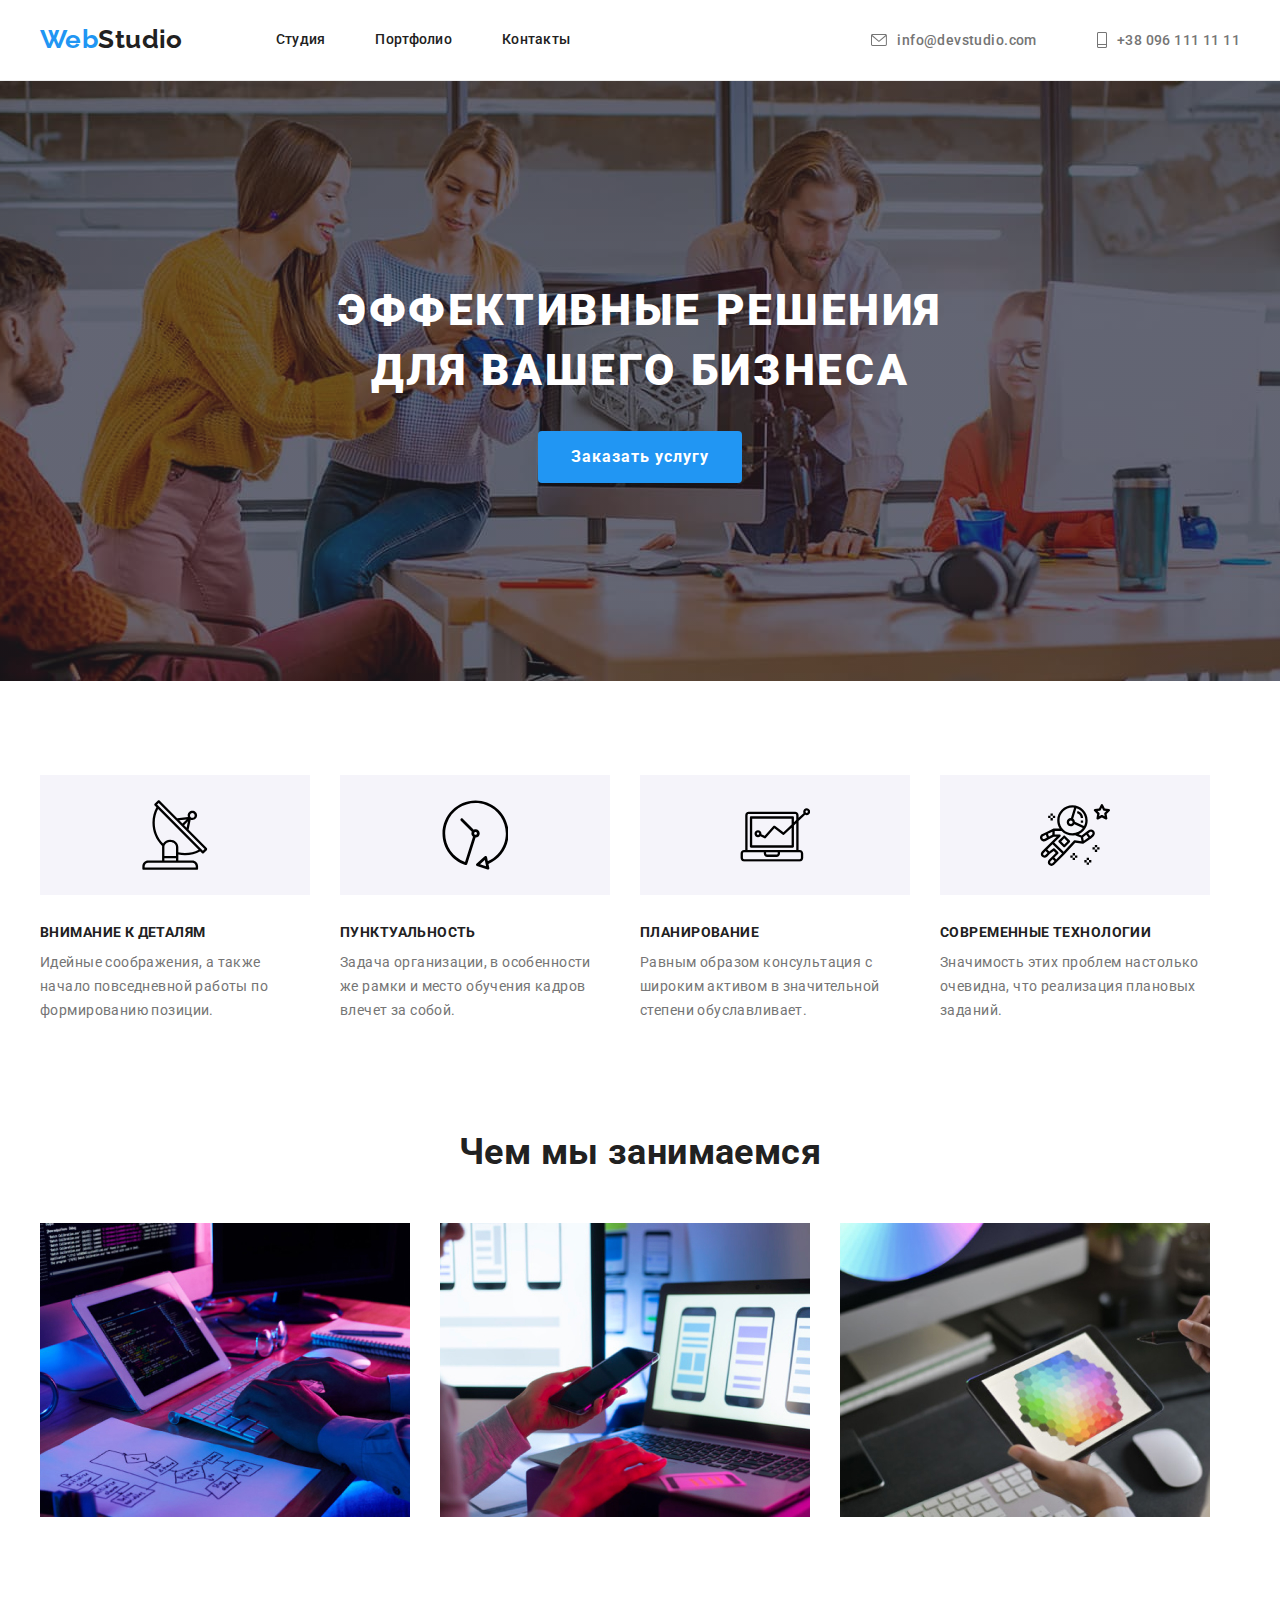
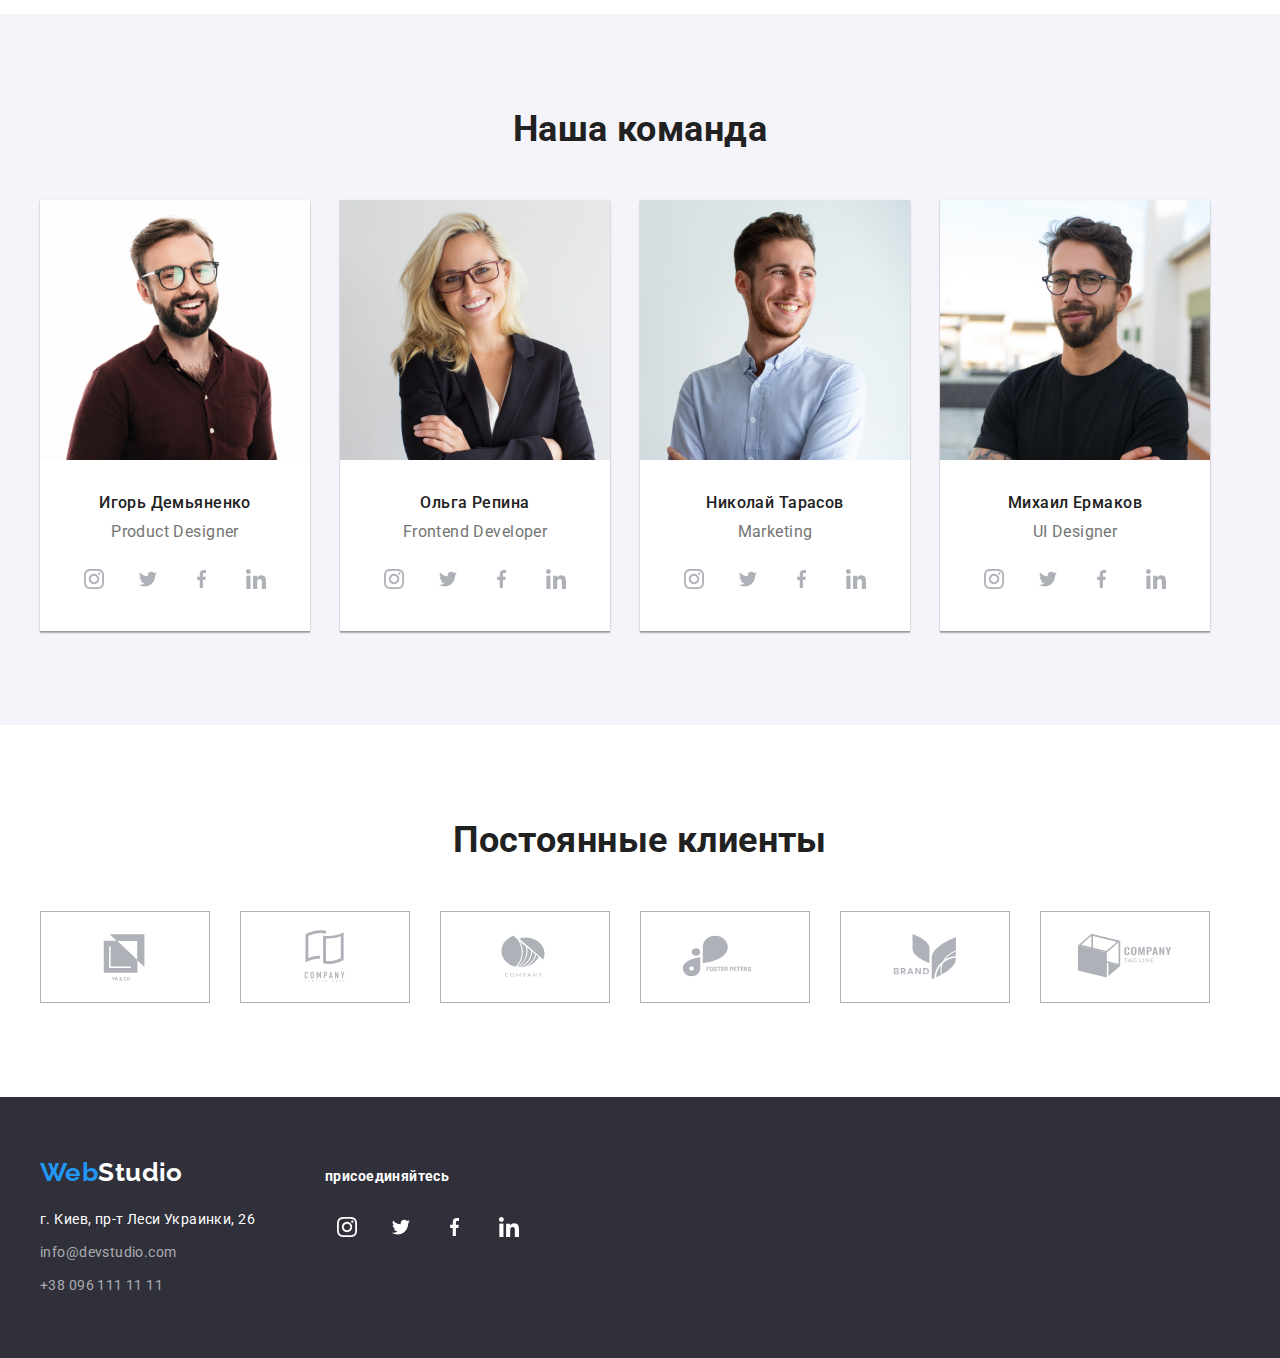
==== index.html @ 37e865db "start" ====
<!DOCTYPE html>
<html lang="en">
<head>
    <meta charset="UTF-8">
    <meta http-equiv="X-UA-Compatible" content="IE=edge">
    <meta name="viewport" content="width=device-width, initial-scale=1.0">
    <title>Document</title>
    <link href="https://fonts.googleapis.com/css2?family=Raleway:wght@700&family=Roboto:wght@400;500;700;900&display=swap"
        rel="stylesheet">
    <link rel="stylesheet" href="https://cdnjs.cloudflare.com/ajax/libs/modern-normalize/1.1.0/modern-normalize.min.css">
    <link rel="stylesheet" href="./css/styles.css">
</head>
<body class="page">
    <div class="nav">
    <div class="container">
    <header class="WebStudio"></header>
    <nav class="main-nav">
    <a href=""class="logo">Web<span class="logo-accent">Studio </span>  </a>

    <ul class="site-nav">
        <li class="items"><a href="" class="link">Студия</a></li>
        <li class="items"><a href="./portfolio.html" class="link">Портфолио</a></li>
        <li class="items"><a href="" class="link">Контакты</a></li>
    </ul>
    <ul class="auth-nav">
        <li class="items">
            <a href="info@devstudio.com" class="links soc-link">
                <svg class="soc-icon" width="16" height="12">
                <use href=".//img/symbols-defs.svg#icon-envelope">
                </use>
            </svg>
            info@devstudio.com </a>
        </li>
     
            
        <li class="items">
            <a href="tel+380961111111" class="links soc-link">
                <svg class="soc-icon" width="10" height="20">
                <use href=".//img/symbols-defs.svg#icon-phone">
                </use>
            </svg>
            +38 096 111 11 11 </a>
            
    </li>
    </ul>
    </nav>
    </div>
    </div>

    <main>
    <section class="hero">
        <div class="overlay">
        <h1 class="hero-title">ЭФФЕКТИВНЫЕ РЕШЕНИЯ <br> ДЛЯ ВАШЕГО БИЗНЕСА</h1>
        <button data-open-modal class="button">Заказать услугу</button>
        <div class="backdrop is-hidden data-backdrop">
            <div class="modal">
                <button data-close-modal>закрыть</button>
            </div>
        </div>
        <script type="text/javascript">
            const refs = {
                openModalBtn: document.querySelector("[data-open-modal]"),
                closeModalBtn: document.querySelector("[data-close-modal]"),
                backdrop: document.querySelector("[data-backdrop]"),
            };
            refs.openModalBtn.addEventListener("click", toggleModal);
            refs.closeModalBtn.addEventListener("click", toggleModal);
            refs.backdropModalBtn.addEventListener("click", logBackdropClick);
            function toggleModal() {
                refs.backdrop.classList.toggle("is-hidden");
            }
            function logBackdropClick() {
                console.log("Это клик в бэкдроп");
            }
        </script>


        </div>
    </section>
    
    <section class="section">
        <div class="container">
        <h2 class="section-title feature">Нашы принципы </h2>
        <div class="flex-container">
        <ul class="feature-list">
            <li class="list-item">
                <div class="flex-element">
                    <a href="" class="feature-link">
                        <svg class="feature-icon" width="65.32" height="70">
                            <use href=".//img/symbols-defs.svg#icon-antena">
                            </use>
                        </svg>
                    </a>
                <h3 class="title">ВНИМАНИЕ К ДЕТАЛЯМ</h3>
                <p class="title-list">Идейные соображения, а также начало повседневной работы по формированию позиции.</p>
                </div>
            </li>
            
            <li class="list-item">
                <div class="flex-element">
                    <a href="" class="feature-link">
                        <svg class="feature-icon" width="66.96" height="70">
                            <use href=".//img/symbols-defs.svg#icon-clock">
                            </use>
                        </svg>
                    </a>
                <h3 class="title">ПУНКТУАЛЬНОСТЬ</h3>
                <p class="title-list">Задача организации, в особенности же рамки и место обучения кадров влечет за собой.</p>
                </div>
            </li>

            <li class="list-item">
                <div class="flex-element">
                    <a href="" class="feature-link">
                        <svg class="feature-icon" width="70" height="53.69">
                            <use href=".//img/symbols-defs.svg#icon-comp">
                            </use>
                        </svg>
                    </a>
                <h3 class="title">ПЛАНИРОВАНИЕ</h3>
                <p class="title-list">Равным образом консультация с широким активом в значительной степени обуславливает.</p>
                </div>
            </li>

            <li class="list-item">
                <div class="flex-element">
                    <a href="" class="feature-link">
                        <svg class="feature-icon" width="70" height="70">
                            <use href=".//img/symbols-defs.svg#icon-astronaut">
                            </use>
                        </svg>
                    </a>
                <h3 class="title">СОВРЕМЕННЫЕ ТЕХНОЛОГИИ</h3>
                <p class="title-list">Значимость этих проблем настолько очевидна, что реализация плановых заданий.</p>
                </div>
            </li>
        </ul>
        </div>
        </div>
    </section>
    
    <section class="section half-padding">
        <div class="container">
        <h2 class="section-title">Чем мы занимаемся</h2>
        <ul class="work-list">
            <li class="item">
                <img src="./img/img.jpg" alt="верстка" width="370">
            </li>
            <li class="item">
                <img src="./img/img1.jpg" alt="дизайн" width="370">
            </li>

            <li class="item">
                <img src="./img/img2.jpg" alt="внешнее оформление " width="370">
            </li>
        </ul>
        </div>
    </section>
    
    <section class="section master">
        <div class="container">
        <h2 class="section-title">Наша команда</h2>
        <div class="flex-container">
        <ul class="flex-container">
            <li class="person-item">
                <div class="flex-element">
                <img src="./img/img3.jpg" alt="фото сотрудника" width="270">
                <div class="masters-list">
                <h3 class="section-staff">Игорь Демьяненко</h3>
                <p class="section-descriptions">Product Designer</p>
                 </div>
                 </div>
                <ul class="masters-soc-list">
                    <li class="masters-soc-item">
                        <a href="" class="masters-soc-link link">
                        <svg class="masters-soc-icon" width="20" height="20">
                            <use
                             href=".//img/symbols-defs.svg#icon-instagram">
                            </use>                
                        </svg>
                    </a>
                    </li>
                  
                   

                    <li class="masters-soc-item">
                        <a href="" class="masters-soc-link">
                            <svg class="masters-soc-icon" width="20" height="16.25">
                                <use href=".//img/symbols-defs.svg#icon-bird">
                                </use>
                            </svg>
                        </a>
                    </li>

                    <li class="masters-soc-item">
                        <a href="" class="masters-soc-link">
                            <svg class="masters-soc-icon" width="10" height="20">
                                <use href=".//img/symbols-defs.svg#icon-f">
                                </use>
                            </svg>
                        </a>
                        
                    </li>

                    <li class="masters-soc-item">
                        <a href="" class="masters-soc-link">
                            <svg class="masters-soc-icon" width="20" height="20">
                                <use href=".//img/symbols-defs.svg#icon-linkedin">
                                </use>
                            </svg>
                        </a>
                    </li>
                </ul>
            </li>
            

            <li class="person-item">
                <div class="flex-element">
                <img src="./img/img4.jpg" alt="фото сотрудника" width="270">
                <div class="masters-list">
                <h3 class="section-staff">Ольга Репина</h3>
                <p class="section-descriptions">Frontend Developer</p>
            </div>
            </div>
            <ul class="masters-soc-list">
                <li class="masters-soc-item">
                    <a href="" class="masters-soc-link">
                        <svg class="masters-soc-icon" width="20" height="20">
                            <use href=".//img/symbols-defs.svg#icon-instagram">
                            </use>
                        </svg>
                    </a>
                </li>
            
                <li class="masters-soc-item">
                    <a href="" class="masters-soc-link">
                        <svg class="masters-soc-icon" width="20" height="16.25">
                            <use href=".//img/symbols-defs.svg#icon-bird">
                            </use>
                        </svg>
                    </a>
                </li>
            
                <li class="masters-soc-item">
                    <a href="" class="masters-soc-link">
                        <svg class="masters-soc-icon" width="10" height="20">
                            <use href=".//img/symbols-defs.svg#icon-f">
                            </use>
                        </svg>
                    </a>
            
                </li>
            
                <li class="masters-soc-item">
                    <a href="" class="masters-soc-link">
                        <svg class="masters-soc-icon" width="20" height="20">
                            <use href=".//img/symbols-defs.svg#icon-linkedin">
                            </use>
                        </svg>
                    </a>
                </li>
            </ul>
            </li>
            

            <li class="person-item">
                <div class="flex-element">
                <img src="./img/img5.jpg" alt="фото сотрудника" width="270">
                <div class="masters-list">
                <h3 class="section-staff">Николай Тарасов</h3>
                <p class="section-descriptions">Marketing</p>
                </div>
                </div>
                <ul class="masters-soc-list">
                    <li class="masters-soc-item">
                        <a href="" class="masters-soc-link">
                            <svg class="masters-soc-icon" width="20" height="20">
                                <use href=".//img/symbols-defs.svg#icon-instagram">
                                </use>
                            </svg>
                        </a>
                    </li>
                
                    <li class="masters-soc-item">
                        <a href="" class="masters-soc-link">
                            <svg class="masters-soc-icon" width="20" height="16.25">
                                <use href=".//img/symbols-defs.svg#icon-bird">
                                </use>
                            </svg>
                        </a>
                    </li>
                
                    <li class="masters-soc-item">
                        <a href="" class="masters-soc-link">
                            <svg class="masters-soc-icon" width="10" height="20">
                                <use href=".//img/symbols-defs.svg#icon-f">
                                </use>
                            </svg>
                        </a>
                
                    </li>
                
                    <li class="masters-soc-item">
                        <a href="" class="masters-soc-link">
                            <svg class="masters-soc-icon" width="20" height="20">
                                <use href=".//img/symbols-defs.svg#icon-linkedin">
                                </use>
                            </svg>
                        </a>
                    </li>
                </ul>
            </li>
            

            <li class="person-item">
                <div class="flex-element">
                <img src="./img/img6.jpg" alt="фото сотрудника" width="270">
                <div class="masters-list">
                <h3 class="section-staff">Михаил Ермаков</h3>
                <p class="section-descriptions">UI Designer</p>
                </div>
                </div>
                <ul class="masters-soc-list">
                    <li class="masters-soc-item">
                        <a href="" class="masters-soc-link">
                            <svg class="masters-soc-icon" width="20" height="20">
                                <use href=".//img/symbols-defs.svg#icon-instagram">
                                </use>
                            </svg>
                        </a>
                    </li>
                    
                
                    <li class="masters-soc-item">
                        <a href="" class="masters-soc-link">
                            <svg class="masters-soc-icon" width="20" height="16.25">
                                <use href=".//img/symbols-defs.svg#icon-bird">
                                </use>
                            </svg>
                        </a>
                    </li>
                
                    <li class="masters-soc-item">
                        <a href="" class="masters-soc-link">
                            <svg class="masters-soc-icon" width="10" height="20">
                                <use href=".//img/symbols-defs.svg#icon-f">
                                </use>
                            </svg>
                        </a>
                
                    </li>
                
                    <li class="masters-soc-item">
                        <a href="" class="masters-soc-link">
                            <svg class="masters-soc-icon" width="20" height="20">
                                <use href=".//img/symbols-defs.svg#icon-linkedin">
                                </use>
                            </svg>
                        </a>
                    </li>
                </ul>
            </li>
        </ul>
        </div>
        </div>
    
    </section>

    <section class="section">
        <div class="container">
        <h2 class="section-title">Постоянные клиенты</h2>
        <ul class="client-list">
            <li class="client-item">
                <a href="" class="client-link">
                            <svg class="client-icon" width="106" height="60">
                                <use href=".//img/symbols-defs.svg#icon-logo">
                                </use>
                            </svg>
                        </a>
            </li>

            <li class="client-item">
                <a href="" class="client-link">
                            <svg class="client-icon" width="106" height="60">
                                <use href=".//img/symbols-defs.svg#icon-logo1">
                                </use>
                            </svg>
                        </a>
            </li>

            <li class="client-item">
                <a href="" class="client-link">
                            <svg class="client-icon" width="106" height="60">
                                <use href=".//img/symbols-defs.svg#icon-logo2">
                                </use>
                            </svg>
                        </a>
            </li>

            <li class="client-item">
                <a href="" class="client-link">
                            <svg class="client-icon" width="106" height="60">
                                <use href=".//img/symbols-defs.svg#icon-logo3">
                                </use>
                            </svg>
                        </a>
            </li>

            <li class="client-item">
                <a href="" class="client-link">
                            <svg class="client-icon" width="106" height="60">
                                <use href=".//img/symbols-defs.svg#icon-logo4">
                                </use>
                            </svg>
                        </a>
            </li>

            <li class="client-item">
                <a href="" class="client-link">
                            <svg class="client-icon" width="106" height="60">
                                <use href=".//img/symbols-defs.svg#icon-logo5">
                                </use>
                            </svg>
                        </a>
            </li>
        </ul>
        </div>
    </section>
    </main>


    <footer class="adress">
        <div class="contact-wrap">
        <div class="container">
            <section class="adress-footer">
        <a href="" class="logo">Web<span class="logo-style">Studio </span> </a>
        <address>
            <ul class="adress-nav">
                <li class="adress-item">
                    <a href="" class="adress-map">г. Киев, пр-т Леси Украинки, 26</a>
                </li>

                <li class="adress-items">
                    <a href="" class="adress-info">info@devstudio.com</a>
                </li>

                <li><a href="" class="adress-info">+38 096 111 11 11</a></li>
            </ul>
    
        </address>
        
        </section>

        <section class="online">
            <h2 class="online-title">присоединяйтесь</h2>
            <ul class="masters-soc-list">
                    <li class="masters-soc-item">
                        <a href="" class="online-soc-link">
                            <svg class="online-soc-icon" width="20" height="20">
                                <use href=".//img/symbols-defs.svg#icon-instagram">
                                </use>
                            </svg>
                        </a>
                    </li>
                
                    <li class="masters-soc-item">
                        <a href="" class="online-soc-link">
                            <svg class="online-soc-icon" width="20" height="16.25">
                                <use href=".//img/symbols-defs.svg#icon-bird">
                                </use>
                            </svg>
                        </a>
                    </li>
                
                    <li class="masters-soc-item">
                        <a href="" class="online-soc-link">
                            <svg class="online-soc-icon" width="10" height="20">
                                <use href=".//img/symbols-defs.svg#icon-f">
                                </use>
                            </svg>
                        </a>
                
                    </li>
                
                    <li class="masters-soc-item">
                        <a href="" class="online-soc-link">
                            <svg class="online-soc-icon" width="20" height="20">
                                <use href=".//img/symbols-defs.svg#icon-linkedin">
                                </use>
                            </svg>
                        </a>
                    </li>
                </ul>
        </section>
    </div>
    </div>
    </footer>
    
    </body>
    
    </html>
---- css/styles.css ----
html {
    box-sizing: border-box;
}

*,
*::before,
*::after {
    box-sizing: inherit;
}

:root {
    --primary-text-color: #757575;
    --title-text-color: #212121;
    --text-color-secondary: #FFFFFF;
    --accent-color: #2196F3;
}

body {
    color: var(--primary-text-color);
    background-color: #FFFFFF;
    font-family: Roboto, sans-serif;
    letter-spacing: 0.03em;
    font-size: 14px;
}

.container {
    margin-left: auto;
    margin-right: auto;
    width: 1230px;
    padding-left: 15px;
    padding-right: 15px;
}



ul {
    list-style: none;
    margin: 0px;
    padding: 0px;
}

.main-nav {
    display: flex;
    align-items: center;
}

.nav {
    background-color: #FFFFFF;
    border-top: 80px;
    border-bottom: 1px solid #ECECEC;
      
}

.logo {
    color: var(--accent-color);
    font-family: Raleway, sans-serif;
    font-size: 26px;
    line-height: 1.19;
    font-weight: 700;
    text-decoration: none;
    margin-top: 24px;
    margin-bottom: 25px;
    
}

.logo-accent {
    color: var(--title-text-color);
}

.logo:hover {
    color: var(--accent-color);
}

.logo-style {
    color: var(--text-color-secondary);
}

.site-nav {
    display: flex;
    margin-left: 93px;
}

.site-nav .link {
    color: var(--title-text-color);
    font-weight: 500;
    line-height: 1.14;
    letter-spacing: 0.02em;
    text-decoration: none;
    transition-property: color;
    transition-duration: 250ms;
    transition-timing-function: cubic-bezier(0.4, 0, 0.2, 1);

}

.site-nav .items:not(:last-child){
    margin-right: 50px;
}


.site-nav .link:hover,
.site-nav .link:focus {
    color: var(--accent-color);
}

.auth-nav {
    display: flex;
    margin-left: auto;
}

.auth-nav .items+.items {
    margin-left: 50px;
}

.auth-nav .links {
    color: var(--primary-text-color);
    font-weight: 500;
    text-decoration: none;
    margin-top: 0px;
    margin-bottom: 0px;
    transition-property: color;
    transition-duration: 250ms;
    transition-timing-function: cubic-bezier(0.4, 0, 0.2, 1);
}

.items {
    display: flex;
}

.links{
    display: inline-flex;
    align-items: center;
}

.links::before{
    content:"" ;
    margin-right: 10px;
}

.soc-link {
    display: flex;
    align-items: center;
    justify-content: center;
}

.soc-icon {
    fill: #757575;
margin-right: 10px;
}




.soc-icon:hover,
.soc-icon:focus {
    fill: #2196F3;
}


.auth-nav .links:hover,
.auth-nav .links:focus {
    color: var(--accent-color);
}

/* hero */

.hero {
    background-color: #2F303A;
    text-align: center;
    
}


.overlay {
    max-width: 1600px;
    height: 600px;
    margin-left: auto;
    margin-right: auto;
    background-image:linear-gradient(
        to right,
            rgba(47, 48, 58, 0.4),
            rgba(47, 48, 58, 0.4)
            ),
       url("../img/Img16.jpg");
    background-repeat: no-repeat;
    background-size: cover;
    background-position: center;
    padding-top: 200px;
    padding-bottom: 200px;
}

.hero-title {
    color: var(--text-color-secondary);
    font-size: Black;
    font-size: 44px;
    line-height: 1.36;
    font-weight: 900;
    text-align: Center;
    Letter-spacing: 0.06em;
    margin-top: 0px;
    margin-bottom: 30px;
}

.backdrop {
    position: fixed;
    top: 0;
    left: 0;
    width: 100%;
    height: 100%;
    background-color: rgba(0, 0, 0, 0.2);
}

.backdrop.is-hidden {
opacity: 0;
pointer-events: none;
}

.modal {
    position: absolute;
    top: 50%;
    left: 50%;
    transform: translate(-50%, -50%);
    min-height: 581px;
    min-width: 528px;
    margin-top: 221px;
    background-color: #FFFFFF;

}


/* section */
.section-title {
    color: var(--title-text-color);
    font-weight: 700;
    font-size: 36px;
    line-height: 1.17;
    text-align: center;
    margin-top: 0;
    margin-bottom: 50px;
}

.feature {
    display: none;
}

.list-item {
    width: 270px;
    margin-right: 30px;
    }
    
    .list-item:last-child {
        margin-right: 0px;
}


.section{
    padding-top: 94px;
    padding-bottom: 94px;
}

.section.no-padding {
    padding-top: 0px;
    padding-bottom: 0px;
}

.section.half-padding {
    padding-top: 0px;
    padding-bottom: 94px;
}

/* features */
.feature-list .title {
    color: var(--title-text-color);
    font-weight: 700;
    font-size: 14px;
    line-height: 1.14;
    margin-top: 0px;
    margin-bottom: 10px;
}

.feature-list {
    display: flex;
}

.feature-link{
    width: 270px;
        height: 120px;
        background-color: #F5F4FA;
        display: flex;
        align-items: center;
        justify-content: center;
        margin-bottom: 30px;

}

.feature-icon:hover,
.feature-icon:focus {
    fill: #2196F3;
}

.title-list {
    margin-top: 0px;
    padding: 0px;
    line-height: 1.71;
}

/* button */
.button {
    color: var(--text-color-secondary);
    background-color: #2196F3;
    font-weight: 700;
    font-size: 16px;
    line-height: 1.88;
    letter-spacing: 0.06em;
    text-decoration: none;
    border-radius: 4px;
    padding: 10px 32px;
    min-width: 200px;
    display: inline-block;
    text-align: center;
    border: 1px solid transparent;
    margin: 0px;
    cursor: pointer;
}

.work-list> .item {
    padding: 0px;
}

.work-list{
    display: flex;
    text-align: center;
    margin: 0px;
    padding: 0px;
}

.work-list .item+.item {
    margin-left: 30px;
}

.site-nav .link :current {
    color: var(--accent-color);
}

.master {
    background-color: #F5F4FA;
}


.person-item {
    background-color: #FFFFFF;
    width: 270px;
    margin-right: 30px;
    box-shadow: 0px 2px 1px rgb(0 0 0 / 20%), 0px 1px 1px rgba(0 0 0 / 14%), 0px 1px 3px rgba(0 0 0 / 12%);
}

.masters-list {
    padding-top: 30px;
    padding-bottom: 16px;
}


.section-staff {
    color: var(--title-text-color);
    font-weight: 500;
    font-size: 16px;
    line-height: 1.19;
    margin-top: 0px;
    margin-bottom: 10px;
    text-align: center;
}

.section-descriptions {
    color: var(--primary-text-color);
    font-size: 16px;
    line-height: 1.19;
    margin: 0px;
    text-align: center;
}

.masters-soc-list{
    display: flex;
    padding-top: 0px;
    padding-bottom: 30px;
    justify-content: center;
}

.masters-soc-item{
    width: 44px;
    height: 44px;
    margin-right: 10px;
}

.masters-soc-item:last-child{
    margin-right: 0px;
}

.masters-soc-link{
    width: 100%;
    height: 100%;
    background-color: #FFFFFF;
    border-radius: 50%;
    display: flex;
    align-items: center;
    justify-content: center;
    transition-property: background-color;
    transition-duration: 250ms;
    transition-timing-function: cubic-bezier(0.4, 0, 0.2, 1);
}

.masters-soc-icon {
    fill: #AFB1B8;
    transition-property: fill;
    transition-duration: 250ms;
    transition-timing-function: cubic-bezier(0.4, 0, 0.2, 1);
}

.masters-soc-link:hover,
.masters-soc-link:focus{
    background-color: #2196F3;
}

.masters-soc-link:hover .masters-soc-icon,
.masters-soc-link:focus .masters-soc-icon {
    fill: #FFFFFF;
}

/* clients */


.client-title {
    color: var(--title-text-color);
    font-size: 36px;
    font-weight: 700;
    line-height: 1.17;
    text-align: center;
    margin-top: 0px;
    margin-bottom: 50px;
}

.client-list{
    display: flex;

}

.client-item {
    width: 170px;
    height: 92px;
    margin-right: 30px;
    border: 1px Solid #AFB1B8;
}

.client-item:last-child {
    margin-right: 0px;
}

.client-item:hover,
.client-item:focus {
    border: 1px Solid #2196F3;
}

.client-link {
    width: 100%;
    height: 100%;
    background-color: #FFFFFF;
    border-radius: 50%;
    display: flex;
    align-items: center;
    justify-content: center;
    transition-property: background-color;
    transition-duration: 250ms;
    transition-timing-function: cubic-bezier(0.4, 0, 0.2, 1);
}

.client-icon {
    fill: #AFB1B8;
    transition-property: fill;
    transition-duration: 250ms;
     transition-timing-function: cubic-bezier(0.4, 0, 0.2, 1);
}

.client-link:hover .client-icon,
.client-link:focus .client-icon {
    fill: #2196F3;
}

/* footer */

.contact-wrap .container {
    display: flex;
}

.adress {
    background-color: #2F303A;
    padding-top: 60px;
    padding-bottom: 60px;
}

.adress-item {
    margin-top: 20px;
    margin-bottom: 9px;
}

.adress-items {
    margin-top: 0px;
    margin-bottom: 9px;
}

.adress-map {
    color: var(--text-color-secondary);
    line-height: 1.71;
    text-decoration: none;
    font-style: normal;
    margin: 0px;
    
}

.online-title {
    font-size: 14px;
    font-weight: 700;
    line-height: 1.14;
    color: var(--text-color-secondary);
    padding-bottom: 0px;
    margin-bottom: 20px;

}

.online-soc-link {
    width: 100%;
    height: 100%;
    background-color: #2F303A;
    border-radius: 50%;
    display: flex;
    align-items: center;
    justify-content: center;
    transition-property: background-color;
    transition-duration: 250ms;
    transition-timing-function: cubic-bezier(0.4, 0, 0.2, 1);
}

.online-soc-icon {
    fill: #FFFFFF;
}

.online-soc-link:hover,
.online-soc-link:focus {
    background-color: #2196F3;
}

.adress-footer {
    margin-right: 70px;
}

.adress-info {
    color: rgba(255, 255, 255, 0.6);
    line-height: 1.71;
    text-decoration: none;
    font-style: normal;
    margin: 0px;
    transition-property: color;
    transition-duration: 250ms;
    transition-timing-function: cubic-bezier(0.4, 0, 0.2, 1);

}

.adress-nav .adress-map:hover,
.adress-nav .adress-map:focus {
    color: var(--accent-color);
}

.adress-nav .adress-info:hover,
.adress-nav .adress-info:focus {
    color: var(--text-color-secondary);
    background-color: var(--accent-color);
}

.adress-nav {
    text-decoration: none;
    padding: 0px;
    margin: 0px;
}

/* portfolio */

.flex-container {
    display: flex;
    flex-wrap: wrap;
    margin: 0px;
    padding: 0px;
}

.flex-elements {
    width: 370px;
    margin-bottom: 30px;
    border: 1px solid #EEEEEE;
    border-top: none;
    transition-property: box-shadow;
        transition-duration: 250ms;
        transition-timing-function: cubic-bezier(0.4, 0, 0.2, 1);
}

.flex-elements:hover,
.flex-elements:focus {
    box-shadow: 1px 4px 6px rgb(0 0 0 / 16%), 0px 4px 4px rgba(0 0 0 / 6%), 0px 1px 1px rgba(0 0 0 / 12%);
}


.flex-elements:nth-child(3n):nth-last-child(-n+3) {
    margin-bottom: 0px;
}

.flex-element {
    width: 270px;
    margin-right: 30px;
}

.flex-element:nth-child(4n) {
    margin-right: 0px;
}

.flex-element:nth-last-child(-n+4) {
    margin-bottom: 0px;
}

.button-style {
    font-family: roboto;
    font-size: 16px;
    line-height: 1.63;
    font-weight: 500;
    background-color: #F5F4FA;
    border-radius: 4px;
    padding: 6px 22px;
    min-width: 73px;
    display: inline-block;
    text-align: center;
    border: 1px solid transparent;
    transition-property: all;
    transition-duration: 250ms;
    transition-timing-function: cubic-bezier(0.4, 0, 0.2, 1);
    
}

.button-item {
    display: none;
    padding: 0px;
    margin: 0px;
}

.button-nav{
    display: flex;
    justify-content: center;
    margin-top: 0px;
    margin-bottom: 50px;
    padding: 0px;
}

.button-nav .buttons+.buttons {
    margin-left: 8px;
}

.button-nav .button-style:hover,
.button-nav .button-style:focus {
    color: var(--text-color-secondary);
    background-color: var(--accent-color);
    box-shadow: 0px 3px 1px rgba(0, 0, 0, 0.1), 0px 1px 2px rgba(0, 0, 0, 0.08), 0px 2px 2px rgba(0, 0, 0, 0.12);
}

.portfolio {
    text-decoration: none;
}

.portfolio-link {
    padding-top: 20px;
    padding-bottom: 20px;
        padding-left: 24px;
        padding-right: 24px;
        margin: 0px;
        width: 370px;
}

.portfolio-item {
    margin: 0px;
    padding: 0px;
    display: none;
}

.name {
    color: var(--title-text-color);
    font-weight: 700;
    font-size: 18px;
    line-height: 2;
    letter-spacing: 0.06em;
    margin-bottom: 4px;
    margin: 0px;
}

.examples {
    background-color: #FFFFFF;
    width: 370px;
    margin-right: 30px;
}

.work {
    color: #757575;
    font-size: 16px;
    line-height: 1.88;
    margin: 0px;
    padding: 0px;
}


/* цвет основного текста #212121 */
/* вторичный цвет #757575 */
/* голубой #2196F3 */
/* белый #FFFFFF */
/* вторичный цвет фона #2F303A */
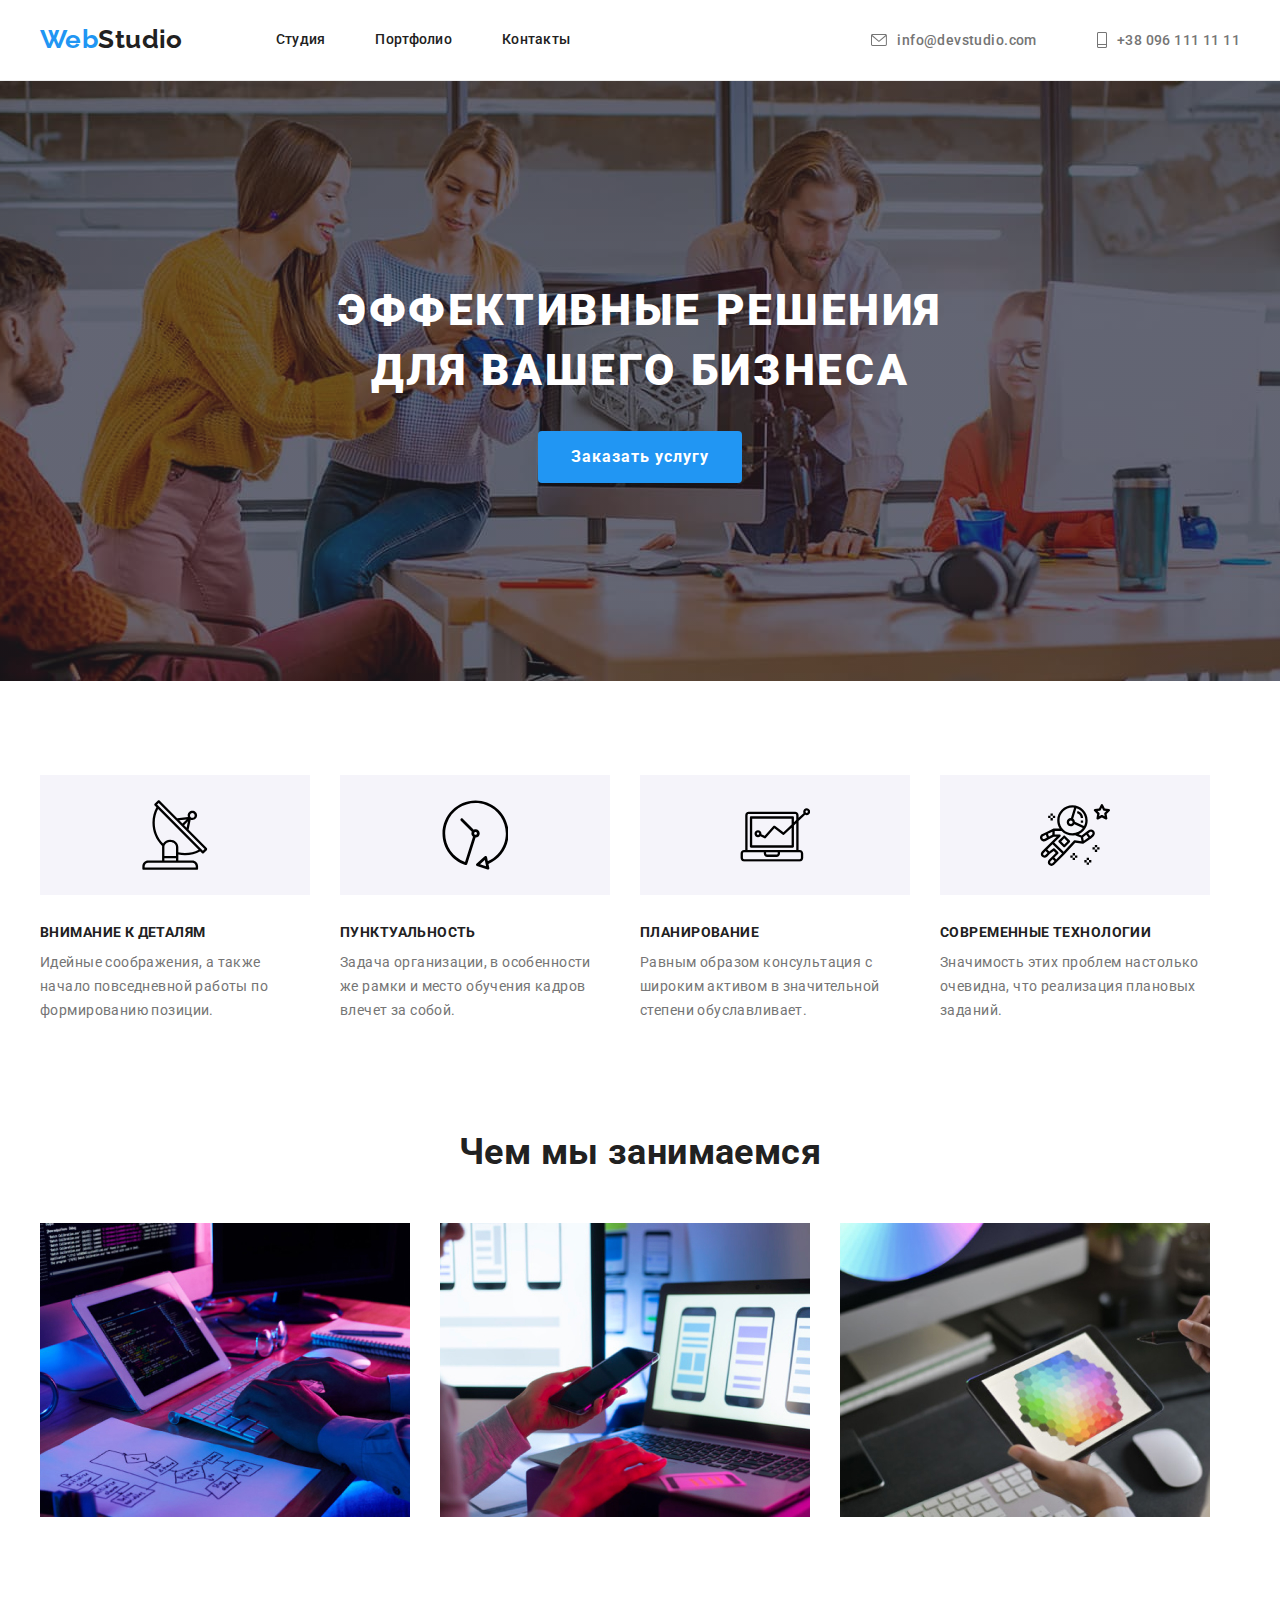
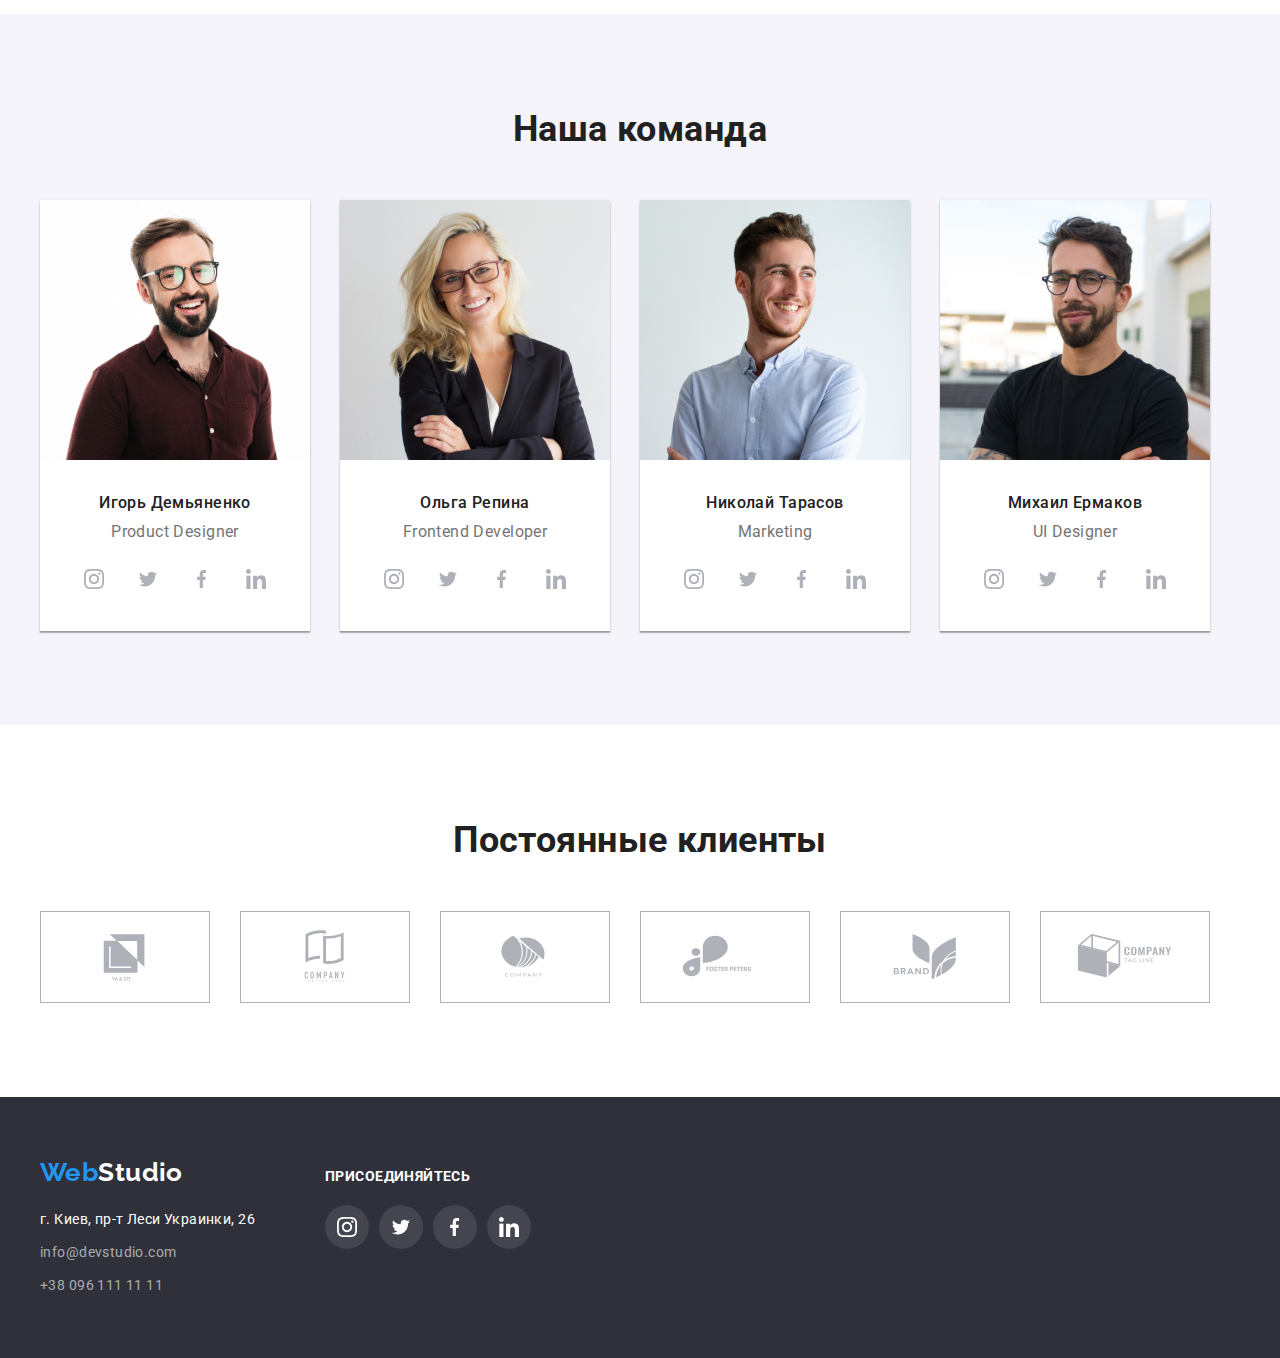
==== commit a3dacc48: "modal" ====
--- a/index.html
+++ b/index.html
@@ -51,27 +51,31 @@
     <section class="hero">
         <div class="overlay">
         <h1 class="hero-title">ЭФФЕКТИВНЫЕ РЕШЕНИЯ <br> ДЛЯ ВАШЕГО БИЗНЕСА</h1>
-        <button data-open-modal class="button">Заказать услугу</button>
-        <div class="backdrop is-hidden data-backdrop">
+        <button data-modal-open class="button">Заказать услугу</button>
+        <div class="backdrop is-hidden" data-modal>
             <div class="modal">
-                <button data-close-modal>закрыть</button>
+                <button type="button" data-modal-close><svg class="soc-icon" width="11" height="11">
+                <use href=".//img/symbol-defs.svg#icon-button">
+                </use>
+            </svg>
+        </button>
             </div>
         </div>
         <script type="text/javascript">
-            const refs = {
-                openModalBtn: document.querySelector("[data-open-modal]"),
-                closeModalBtn: document.querySelector("[data-close-modal]"),
-                backdrop: document.querySelector("[data-backdrop]"),
-            };
-            refs.openModalBtn.addEventListener("click", toggleModal);
-            refs.closeModalBtn.addEventListener("click", toggleModal);
-            refs.backdropModalBtn.addEventListener("click", logBackdropClick);
-            function toggleModal() {
-                refs.backdrop.classList.toggle("is-hidden");
-            }
-            function logBackdropClick() {
-                console.log("Это клик в бэкдроп");
-            }
+            (() => {
+  const refs = {
+    openModalBtn: document.querySelector("[data-modal-open]"),
+    closeModalBtn: document.querySelector("[data-modal-close]"),
+    modal: document.querySelector("[data-modal]"),
+  };
+
+  refs.openModalBtn.addEventListener("click", toggleModal);
+  refs.closeModalBtn.addEventListener("click", toggleModal);
+
+  function toggleModal() {
+    refs.modal.classList.toggle("is-hidden");
+  }
+})();
         </script>
 
 
@@ -452,7 +456,7 @@
         </section>
 
         <section class="online">
-            <h2 class="online-title">присоединяйтесь</h2>
+            <h2 class="online-title">ПРИСОЕДИНЯЙТЕСЬ</h2>
             <ul class="masters-soc-list">
                     <li class="masters-soc-item">
                         <a href="" class="online-soc-link">
--- a/css/styles.css
+++ b/css/styles.css
@@ -48,7 +48,6 @@
     background-color: #FFFFFF;
     border-top: 80px;
     border-bottom: 1px solid #ECECEC;
-      
 }
 
 .logo {
@@ -85,11 +84,13 @@
     font-weight: 500;
     line-height: 1.14;
     letter-spacing: 0.02em;
+    padding-top: 32px;
+    padding-bottom: 32px;
     text-decoration: none;
     transition-property: color;
     transition-duration: 250ms;
     transition-timing-function: cubic-bezier(0.4, 0, 0.2, 1);
-
+    position: relative;
 }
 
 .site-nav .items:not(:last-child){
@@ -100,6 +101,28 @@
 .site-nav .link:hover,
 .site-nav .link:focus {
     color: var(--accent-color);
+}
+
+.link {
+    
+}
+
+.link::after {
+    content: "";
+    display: block;
+    width: 100%;
+    height: 4px;
+    background-color: var(--accent-color);
+    border-radius: 2px;
+    position: absolute;
+    left: 0;
+    bottom: 0;
+    opacity: 0;
+    transition: 250ms cubic-bezier(0.4, 0, 0.2, 1);
+}
+
+.link:hover::after {
+    opacity: 1;
 }
 
 .auth-nav {
@@ -172,7 +195,7 @@
 
 .overlay {
     max-width: 1600px;
-    height: 600px;
+    max-height: 600px;
     margin-left: auto;
     margin-right: auto;
     background-image:linear-gradient(
@@ -207,22 +230,29 @@
     width: 100%;
     height: 100%;
     background-color: rgba(0, 0, 0, 0.2);
+    opacity: 1;
+    transition: opacity 250ms cubic-bezier(0.4, 0, 0.2, 1);
 }
 
 .backdrop.is-hidden {
 opacity: 0;
 pointer-events: none;
+}
+
+.backdrop.is-hidden .modal {
+    transform: translate(-50%, -50%) scale(1.1);
 }
 
 .modal {
     position: absolute;
     top: 50%;
     left: 50%;
-    transform: translate(-50%, -50%);
+    transform: translate(-50%, -50%) scale(1);
     min-height: 581px;
     min-width: 528px;
     margin-top: 221px;
     background-color: #FFFFFF;
+    transition: transform 250ms cubic-bezier(0.4, 0, 0.2, 1);;
 
 }
 
@@ -462,7 +492,6 @@
     width: 100%;
     height: 100%;
     background-color: #FFFFFF;
-    border-radius: 50%;
     display: flex;
     align-items: center;
     justify-content: center;
@@ -527,7 +556,7 @@
 .online-soc-link {
     width: 100%;
     height: 100%;
-    background-color: #2F303A;
+    background-color: rgba(255, 255, 255, 0.1);
     border-radius: 50%;
     display: flex;
     align-items: center;
@@ -588,9 +617,59 @@
     padding: 0px;
 }
 
+
+.product-thumb {
+    position: relative;
+    overflow: hidden;
+}
+
+.product-thumb:hover .product-actions{
+transform: translateY(0);
+}
+
+.product-actions {
+    font-size: 18px;
+    line-height: 1.56;
+    color: #FFFFFF;
+    background-color: #2196F3;
+    letter-spacing: 0.03em;
+    width: 370px;
+    height: 100%;
+    padding-bottom: 63px;
+    padding-top: 63px;
+    padding-left: 24px;
+    padding-right: 24px;
+    margin: 0px;
+    text-align: left;
+    justify-content: center;
+    display: flex;
+    position: absolute;
+    top: 0;
+    transform: translateY(100%);
+    transition: transform 250ms cubic-bezier(0.4, 0, 0.2, 1);
+}
+
+   /* 
+ .product-overlay { 
+    display: flex;
+    content: "";
+    color: var(--text-color-secondary);
+    position: absolute;
+    top: 0;
+    left: 0;
+    width: 100%;
+    height: 100%;
+    transform: translateY(100%);
+    transition: 250ms cubic-bezier(0.4, 0, 0.2, 1);
+}
+
+.product-thumb:hover .product-overlay {
+    transform: translateY(0);
+}  */
+
 .flex-elements {
     width: 370px;
-    margin-bottom: 30px;
+    
     border: 1px solid #EEEEEE;
     border-top: none;
     transition-property: box-shadow;
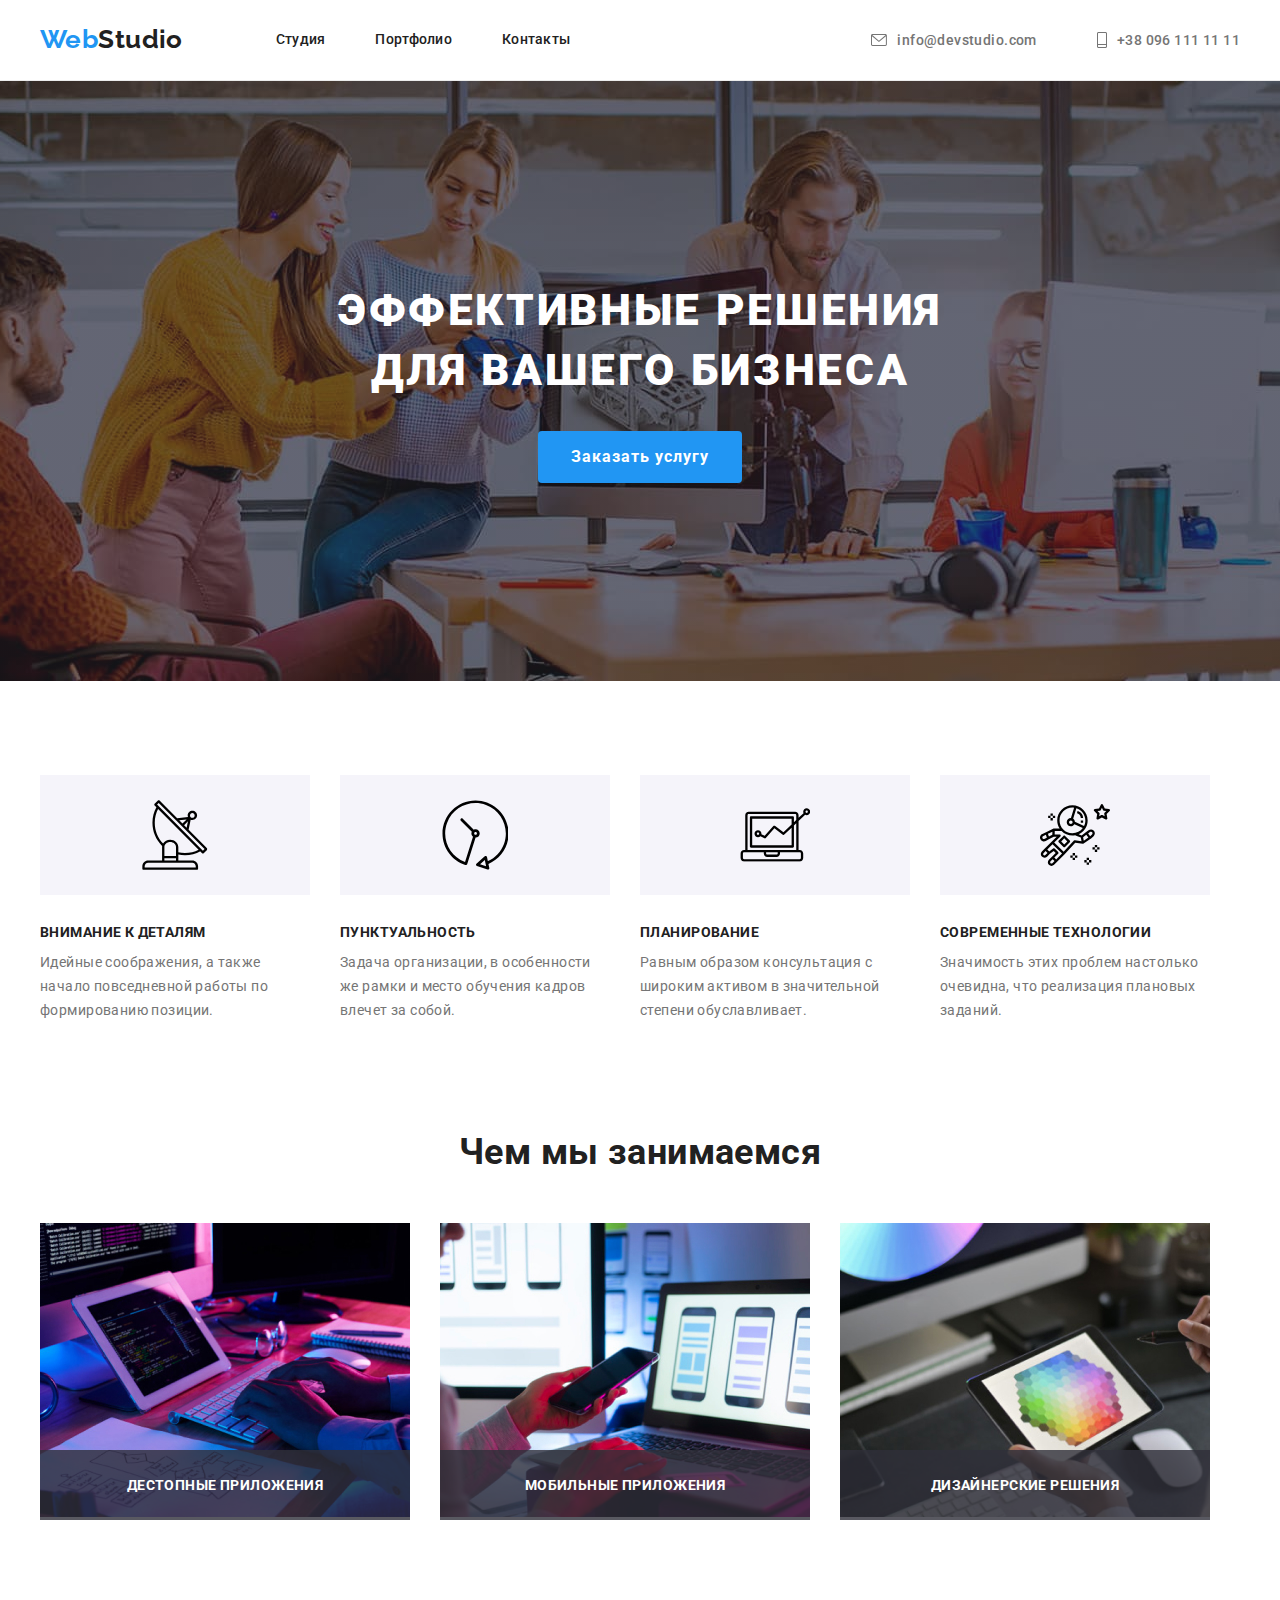
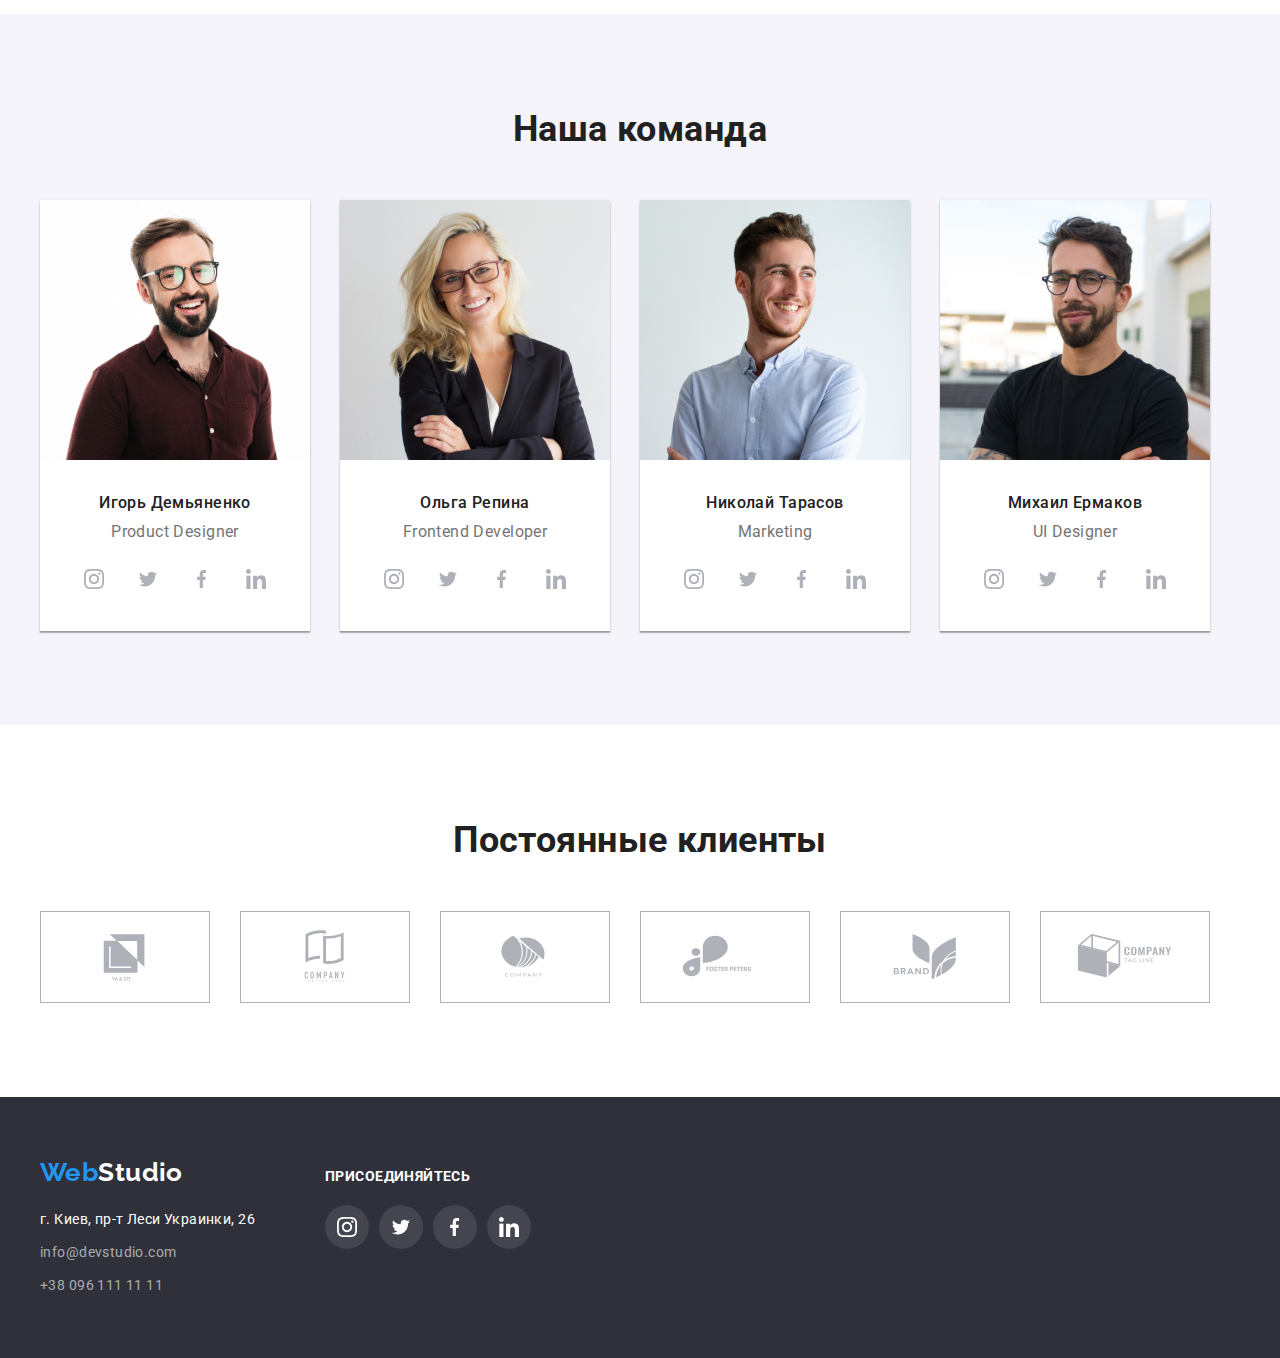
==== commit 2d75d9bb: "work" ====
--- a/index.html
+++ b/index.html
@@ -54,31 +54,13 @@
         <button data-modal-open class="button">Заказать услугу</button>
         <div class="backdrop is-hidden" data-modal>
             <div class="modal">
-                <button type="button" data-modal-close><svg class="soc-icon" width="11" height="11">
+                <button type="button" class="socs-icon" data-modal-close><svg class="svg-button" width="11" height="11">
                 <use href=".//img/symbol-defs.svg#icon-button">
                 </use>
             </svg>
         </button>
             </div>
         </div>
-        <script type="text/javascript">
-            (() => {
-  const refs = {
-    openModalBtn: document.querySelector("[data-modal-open]"),
-    closeModalBtn: document.querySelector("[data-modal-close]"),
-    modal: document.querySelector("[data-modal]"),
-  };
-
-  refs.openModalBtn.addEventListener("click", toggleModal);
-  refs.closeModalBtn.addEventListener("click", toggleModal);
-
-  function toggleModal() {
-    refs.modal.classList.toggle("is-hidden");
-  }
-})();
-        </script>
-
-
         </div>
     </section>
     
@@ -148,14 +130,23 @@
         <h2 class="section-title">Чем мы занимаемся</h2>
         <ul class="work-list">
             <li class="item">
+                <div class="work-thumb">
                 <img src="./img/img.jpg" alt="верстка" width="370">
+                <p class="overlay-work-list">ДЕСТОПНЫЕ ПРИЛОЖЕНИЯ</p>
+                </div>
             </li>
             <li class="item">
+                <div class="work-thumb">
                 <img src="./img/img1.jpg" alt="дизайн" width="370">
+                <p class="overlay-work-list">МОБИЛЬНЫЕ ПРИЛОЖЕНИЯ</p>
+                </div>
             </li>
 
             <li class="item">
+                <div class="work-thumb">
                 <img src="./img/img2.jpg" alt="внешнее оформление " width="370">
+                <p class="overlay-work-list">ДИЗАЙНЕРСКИЕ РЕШЕНИЯ</p>
+                </div>
             </li>
         </ul>
         </div>
@@ -499,7 +490,7 @@
     </div>
     </div>
     </footer>
-    
+    <script src="./js/modal.js"></script>
     </body>
     
     </html>--- a/css/styles.css
+++ b/css/styles.css
@@ -236,6 +236,7 @@
 
 .backdrop.is-hidden {
 opacity: 0;
+visibility: hidden;
 pointer-events: none;
 }
 
@@ -256,6 +257,21 @@
 
 }
 
+.socs-icon {
+    width: 30px;
+    height: 30px;
+    border: 1px solid rgba(0, 0, 0, 0.1);
+    border-radius: 50%;
+    background-color: #FFFFFF;
+    position: absolute;
+    top: 8px;
+    right: 8px;
+}
+
+.svg-button {
+    justify-content: center;
+    fill: solid #000000;
+}
 
 /* section */
 .section-title {
@@ -367,6 +383,33 @@
     margin-left: 30px;
 }
 
+.work-thumb {
+    position: relative;
+    overflow: hidden;
+}
+
+.overlay-work-list {
+    font-size: 14px;
+    font-weight: 700;
+    line-height: 1.17;
+    color: #FFFFFF;
+    background-color: rgba(47, 48, 58, 0.8);
+    letter-spacing: 0.03em;
+    width: 370px;
+    height: 70px;
+    padding-bottom: 27px;
+    padding-top: 27px;
+    padding-left: auto;
+    padding-right: auto;
+    margin: 0px;
+    text-align: center;
+    justify-content: center;
+    display: flex;
+    position: absolute;
+    bottom: 0;
+    transition: transform 250ms cubic-bezier(0.4, 0, 0.2, 1);
+}
+
 .site-nav .link :current {
     color: var(--accent-color);
 }
@@ -649,23 +692,7 @@
     transition: transform 250ms cubic-bezier(0.4, 0, 0.2, 1);
 }
 
-   /* 
- .product-overlay { 
-    display: flex;
-    content: "";
-    color: var(--text-color-secondary);
-    position: absolute;
-    top: 0;
-    left: 0;
-    width: 100%;
-    height: 100%;
-    transform: translateY(100%);
-    transition: 250ms cubic-bezier(0.4, 0, 0.2, 1);
-}
-
-.product-thumb:hover .product-overlay {
-    transform: translateY(0);
-}  */
+  
 
 .flex-elements {
     width: 370px;
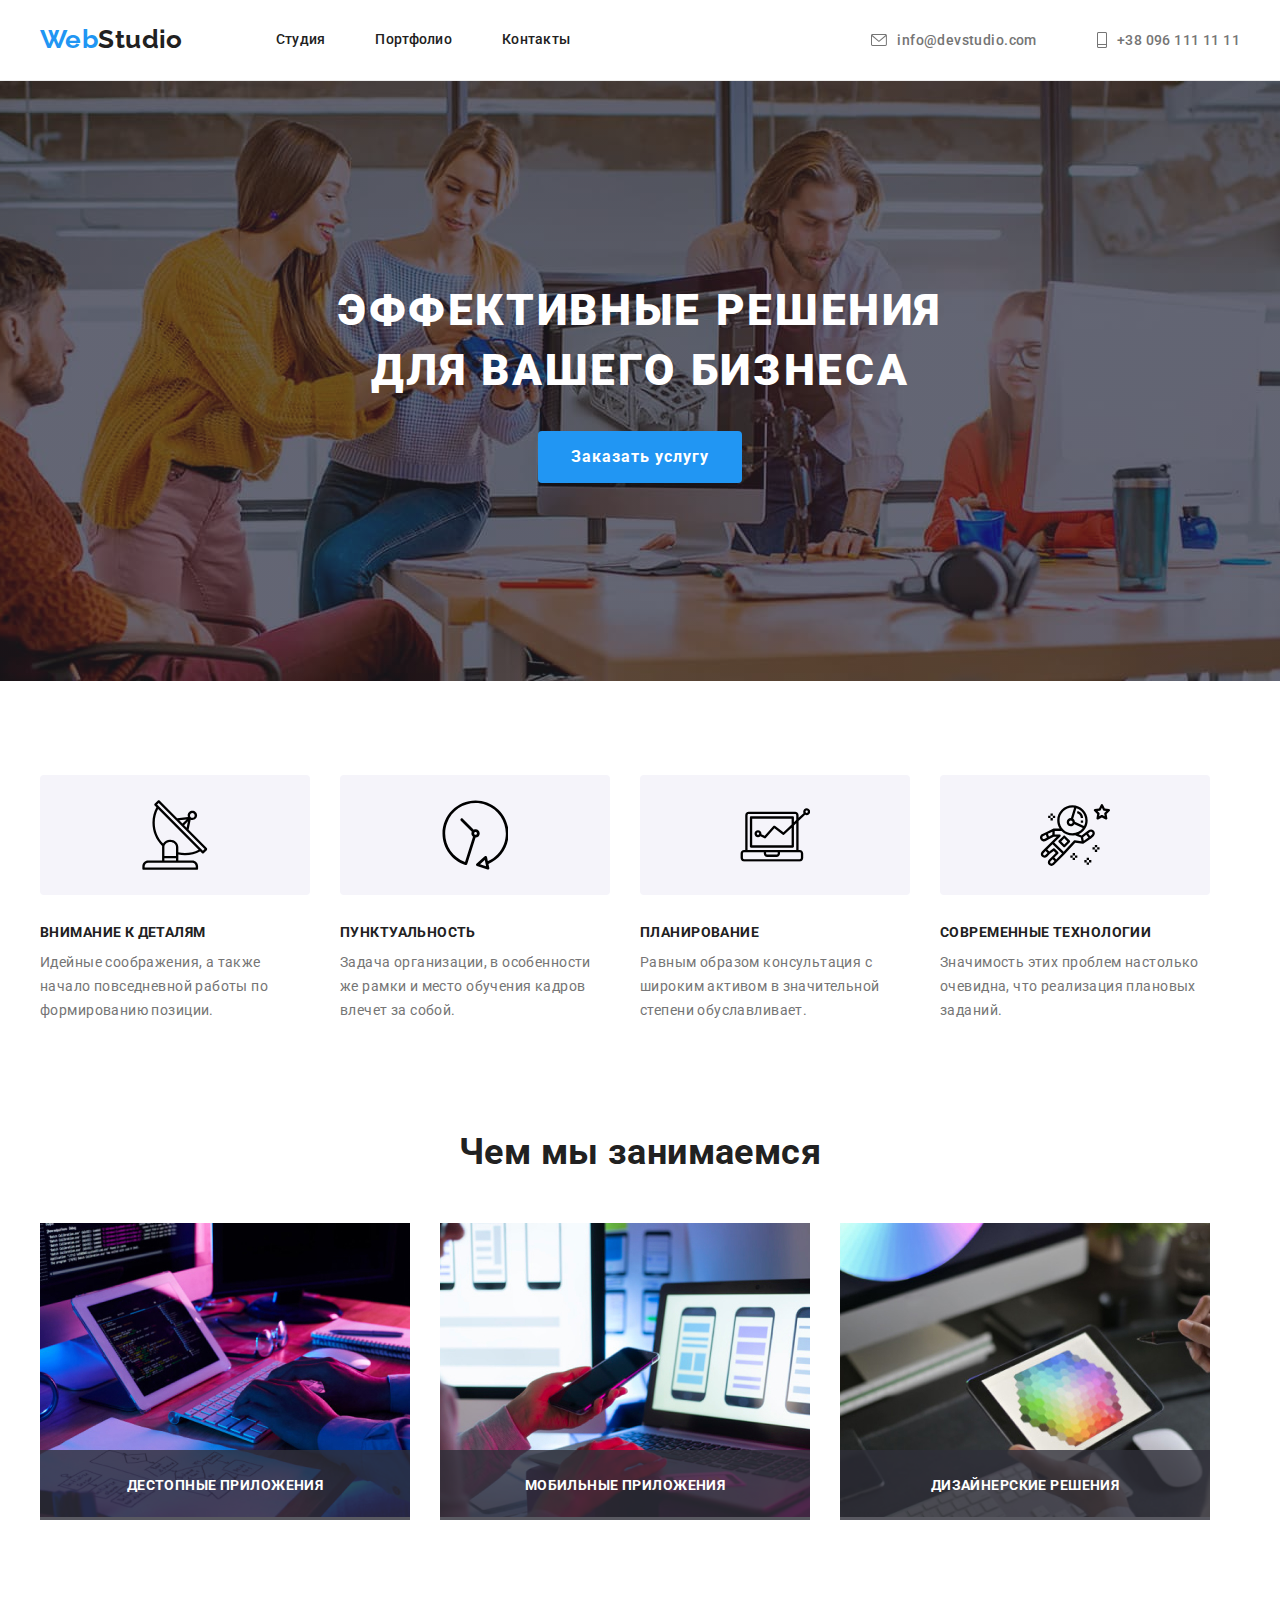
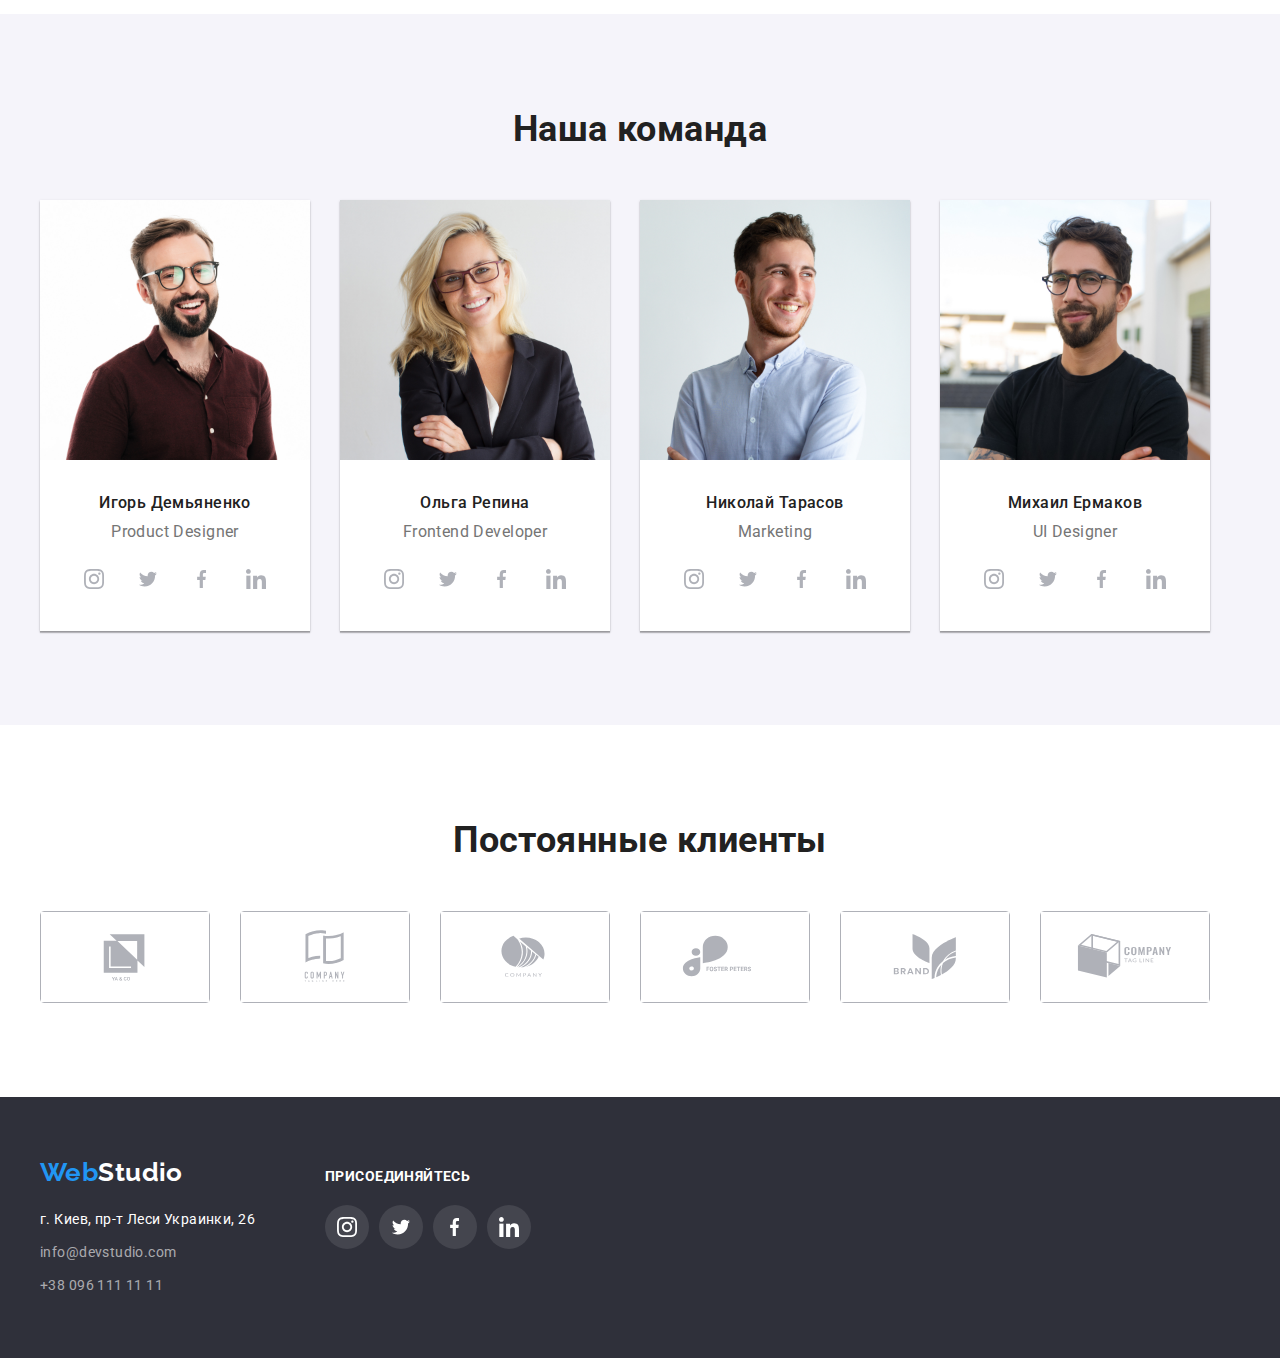
==== commit aeed37f9: "current" ====
--- a/index.html
+++ b/index.html
@@ -18,7 +18,7 @@
     <a href=""class="logo">Web<span class="logo-accent">Studio </span>  </a>
 
     <ul class="site-nav">
-        <li class="items"><a href="" class="link">Студия</a></li>
+        <li class="items"><a href="" class="link cuttent">Студия</a></li>
         <li class="items"><a href="./portfolio.html" class="link">Портфолио</a></li>
         <li class="items"><a href="" class="link">Контакты</a></li>
     </ul>
--- a/css/styles.css
+++ b/css/styles.css
@@ -103,8 +103,18 @@
     color: var(--accent-color);
 }
 
-.link {
-    
+.link.current::after {
+    content: "";
+    display: block;
+    width: 100%;
+    height: 4px;
+    background-color: var(--accent-color);
+    border-radius: 2px;
+    position: absolute;
+    left: 0;
+    bottom: 0;
+    opacity: 1;
+    transition: 250ms cubic-bezier(0.4, 0, 0.2, 1);
 }
 
 .link::after {
@@ -166,7 +176,7 @@
 }
 
 .soc-icon {
-    fill: #757575;
+    fill: currentColor;
 margin-right: 10px;
 }
 
@@ -175,7 +185,7 @@
 
 .soc-icon:hover,
 .soc-icon:focus {
-    fill: #2196F3;
+    fill: var(--accent-color);
 }
 
 
@@ -251,7 +261,6 @@
     transform: translate(-50%, -50%) scale(1);
     min-height: 581px;
     min-width: 528px;
-    margin-top: 221px;
     background-color: #FFFFFF;
     transition: transform 250ms cubic-bezier(0.4, 0, 0.2, 1);;
 
@@ -335,6 +344,7 @@
         align-items: center;
         justify-content: center;
         margin-bottom: 30px;
+        border-radius: 4px;
 
 }
 
@@ -520,6 +530,7 @@
     height: 92px;
     margin-right: 30px;
     border: 1px Solid #AFB1B8;
+    border-radius: 4px;
 }
 
 .client-item:last-child {
@@ -696,7 +707,7 @@
 
 .flex-elements {
     width: 370px;
-    
+    margin-bottom: 30px;
     border: 1px solid #EEEEEE;
     border-top: none;
     transition-property: box-shadow;
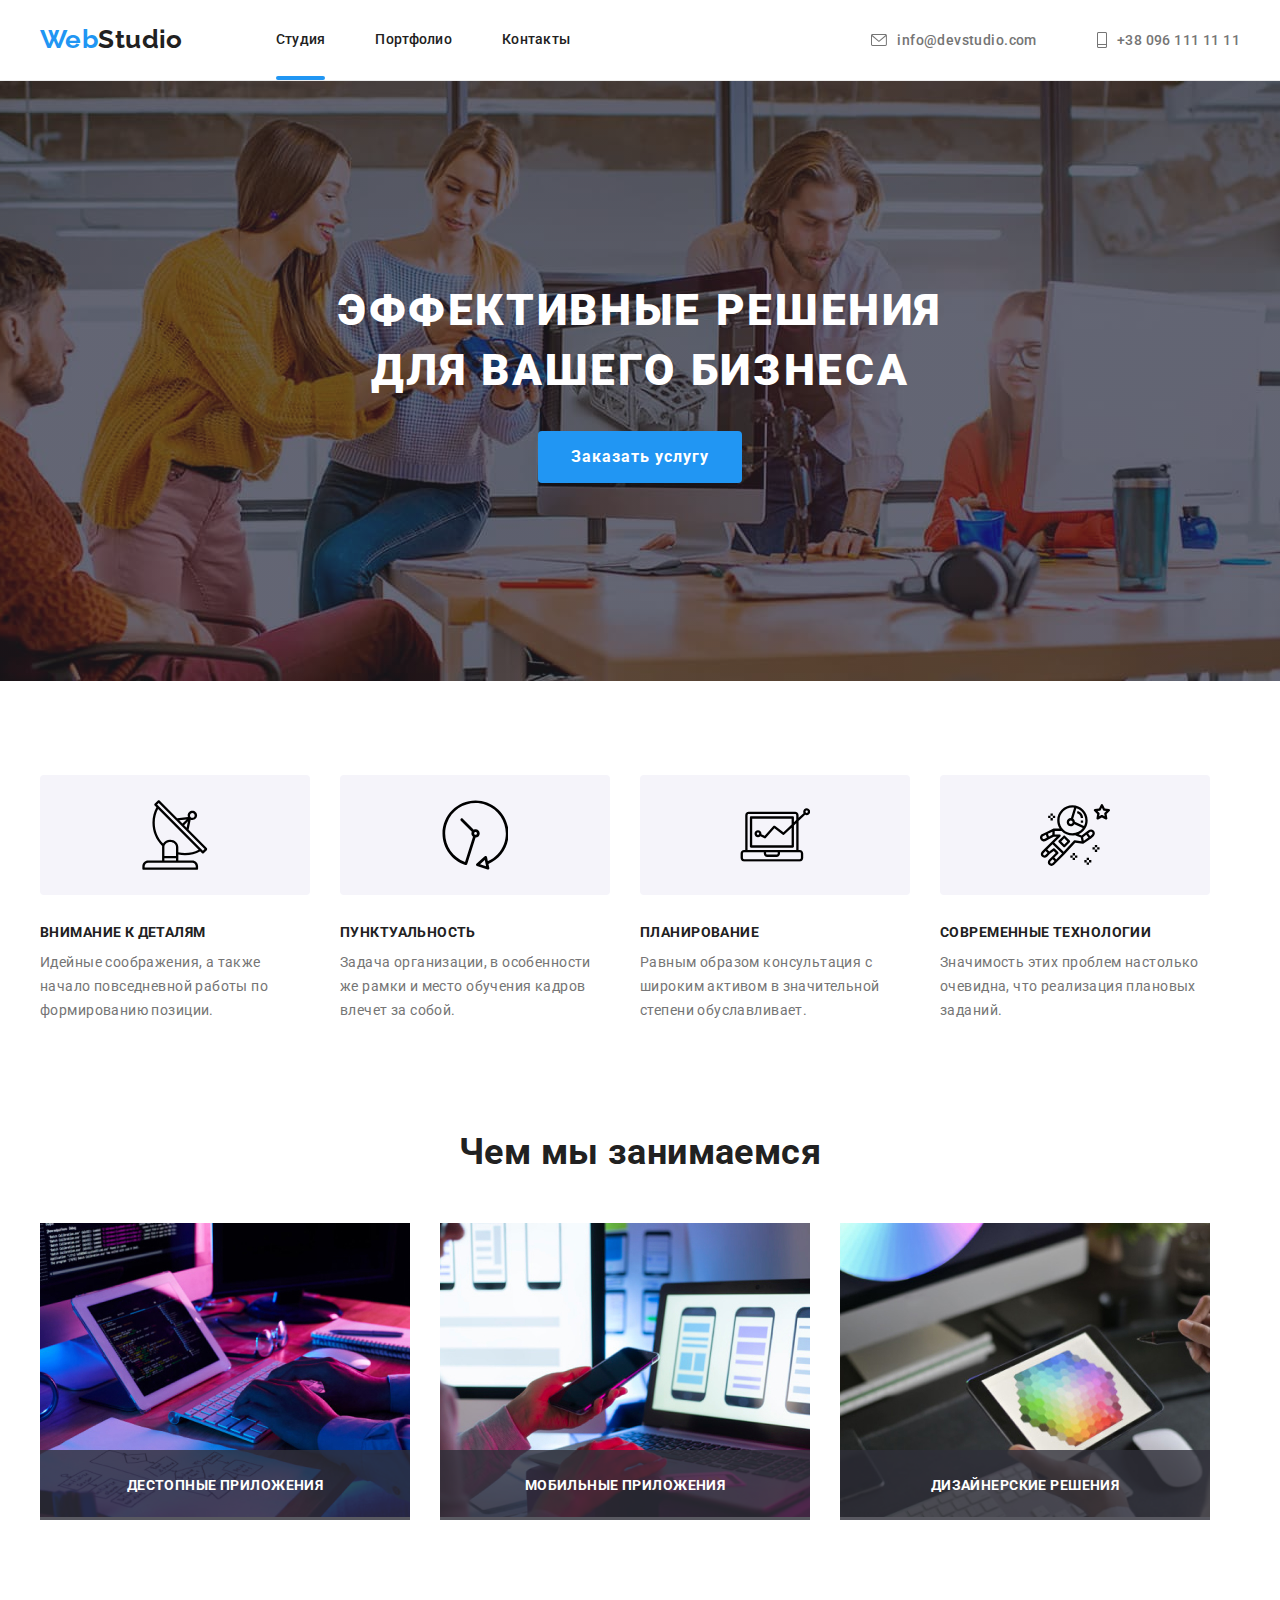
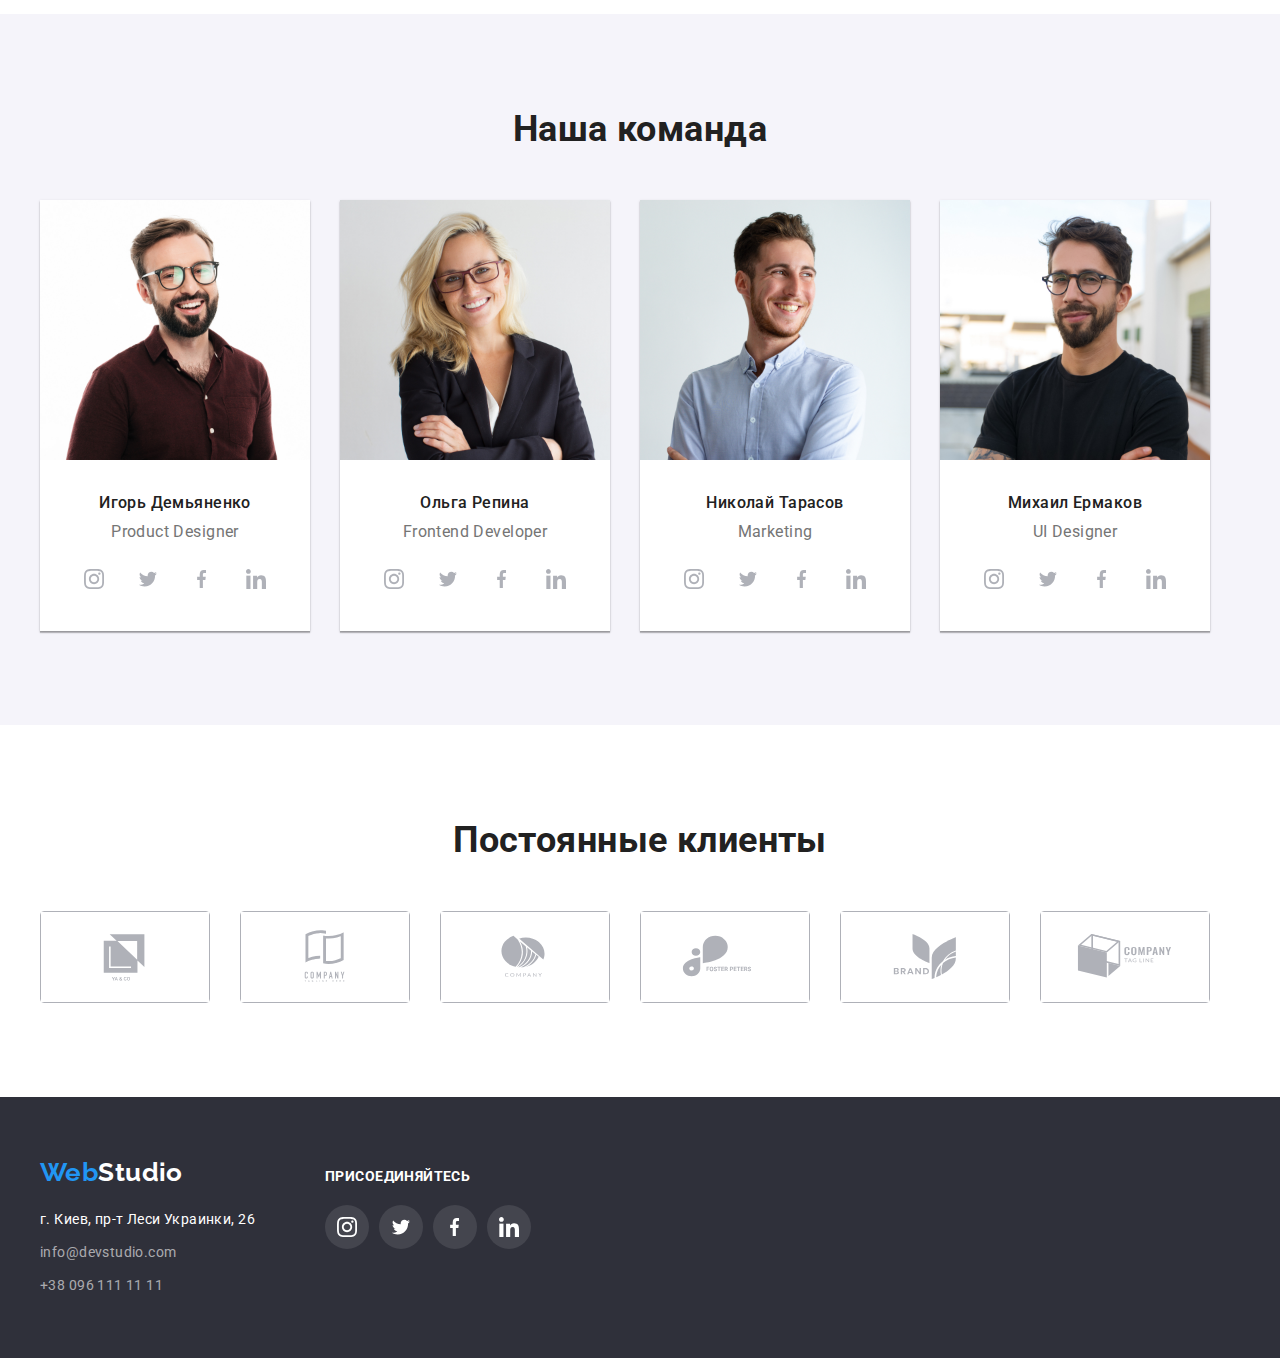
==== commit 13da2721: "studio" ====
--- a/index.html
+++ b/index.html
@@ -18,7 +18,7 @@
     <a href=""class="logo">Web<span class="logo-accent">Studio </span>  </a>
 
     <ul class="site-nav">
-        <li class="items"><a href="" class="link cuttent">Студия</a></li>
+        <li class="items"><a href="" class="link current">Студия</a></li>
         <li class="items"><a href="./portfolio.html" class="link">Портфолио</a></li>
         <li class="items"><a href="" class="link">Контакты</a></li>
     </ul>
